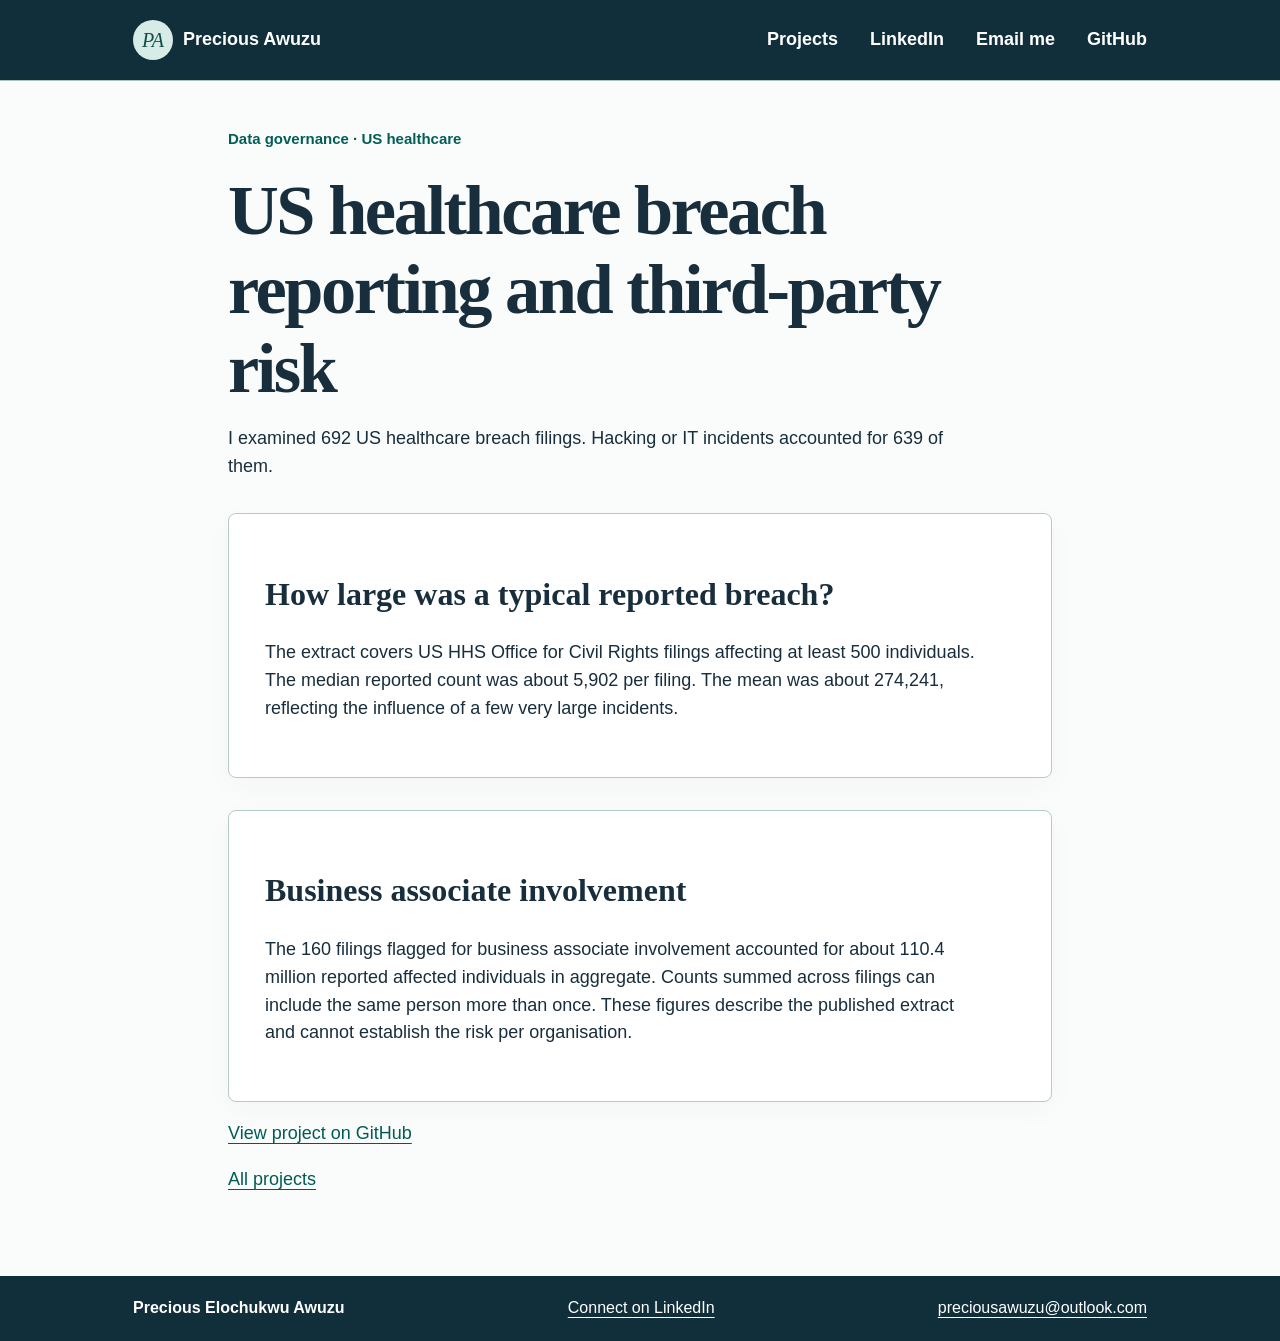
==== breaches.html @ 5bc95cff "Add support and governance case studies and GitHub profile navigation" ====
<!doctype html><html lang="en"><meta charset="utf-8"><meta name="viewport" content="width=device-width, initial-scale=1"><title>US healthcare breach reporting and third-party risk | Precious Awuzu</title><style>*{box-sizing:border-box}body{margin:0;background:#f5f8f7;color:#152e34;font:18px/1.55 system-ui,sans-serif}header,main,footer{max-width:990px;margin:auto;padding:24px}header{border-bottom:1px solid #adc3bf}a{color:#005b55;text-underline-offset:4px}header a{font-weight:700}h1,h2,h3{font-family:Georgia,serif;line-height:1.12}h1{font-size:clamp(2.8rem,7vw,5rem);margin:18px 0}h2{font-size:2rem}p{max-width:72ch}article{padding:22px 0;border-top:1px solid #adc3bf}article h2{margin:8px 0}small{font-weight:700;color:#38645f}section{background:white;border:1px solid #b6cbc6;border-radius:8px;padding:clamp(16px,4vw,36px);margin-top:32px}label,output{display:block;font-weight:600}textarea,select,button{font:inherit;padding:8px;max-width:100%}textarea{width:100%;margin:10px 0}button{background:#095951;color:white;border:0;border-radius:4px;cursor:pointer}output{white-space:pre-line;margin:18px 0}.row{display:grid;grid-template-columns:minmax(100px,2fr) 1fr 48px;align-items:center;gap:10px;padding:8px 0}.row meter{width:100%}footer{font-size:14px}</style><style>:root{--ink:#182e3c;--pine:#005e57;--line:#cdd9d8;--paper:#fafcfb}
*{scroll-margin-top:24px}
body{background:var(--paper);color:var(--ink);font-family:Inter,"Segoe UI",sans-serif}
header,footer{max-width:none;padding:0;background:#102f3b;color:white}
.navwrap,footer div{max-width:1110px;margin:auto;display:flex;justify-content:space-between;align-items:center;padding:20px clamp(18px,4vw,48px);gap:12px}
header a,footer a{color:white}nav{display:flex;gap:clamp(12px,3vw,32px)}nav a,.brand{text-decoration:none}.brand{display:flex;align-items:center;gap:10px}.brand b{display:grid;place-items:center;background:#d7ece6;color:#124e48;font:italic 20px Georgia,serif;width:40px;height:40px;border-radius:50%}
main{max-width:1110px;padding:0 clamp(18px,4vw,48px) 64px}.hero{display:grid;grid-template-columns:1.4fr 1fr;align-items:center;gap:clamp(28px,6vw,80px);padding:clamp(38px,6vw,80px) 0}.hero img{display:block;width:100%;height:auto;border-radius:48% 48% 6px 6px;box-shadow:8px 8px 0 #d5e6e1}.hero h1{font-size:clamp(4rem,8vw,7rem);line-height:.93;letter-spacing:-.045em;margin:.24em 0}.hero small,.case>small,article small{color:var(--pine)}.cta{display:inline-block;font-weight:650;color:white;background:var(--pine);padding:11px 20px;border-radius:5px;text-decoration:none}
#projects{border-top:1px solid var(--line);padding-top:32px}.grid{display:grid;grid-template-columns:1fr 1fr;gap:16px}article{position:relative;background:white;border:1px solid var(--line);border-left:4px solid var(--pine);padding:24px;border-radius:5px}article h2{font-size:1.7rem}article h2 a{color:var(--ink);text-decoration:none}article h2 a:after{content:"";position:absolute;inset:0}article:hover,article:focus-within{background:#eaf3ef}article p{margin-bottom:0}.case{max-width:920px;padding-top:44px}.case h1{font-size:clamp(2.6rem,6vw,4.4rem);letter-spacing:-.035em}.case section{box-shadow:0 8px 28px #18363908}select,textarea{border:1px solid #768d91;border-radius:4px;color:var(--ink);background:white}.skip{position:absolute;left:-9999px}.skip:focus{left:8px;top:8px;background:white;padding:10px;z-index:2}a:focus-visible,button:focus-visible,select:focus-visible,textarea:focus-visible{outline:3px solid #c77b23;outline-offset:3px}footer div{font-size:1rem;flex-wrap:wrap}nav a:hover,footer a:hover,.brand:hover{text-decoration:underline}@media(max-width:660px){.hero{grid-template-columns:1fr;gap:20px}.hero img{grid-row:1;width:min(45vw,180px)}.grid{grid-template-columns:1fr}.navwrap{font-size:1rem}.brand b{width:30px;height:30px;font-size:16px}}
.plotline{display:grid;grid-template-columns:minmax(90px,1fr) 2fr 55px;gap:12px;align-items:center;margin:14px 0}.plotline i,.plotline b{display:block;height:16px;background:#dbe9e6;border-radius:3px}.plotline b{background:#00645c}.flow{display:flex;flex-wrap:wrap;gap:16px;padding:0;list-style-position:inside}.flow li{background:#dceee8;padding:10px;border-radius:5px}pre{overflow:auto} 
.project-art{display:block;width:100%;height:auto;aspect-ratio:3/2;object-fit:cover;border-radius:4px;margin-bottom:18px}.case>.project-art{max-height:340px;aspect-ratio:auto;object-fit:contain;background:#edf3ef}article:has(.project-art){overflow:hidden}article .project-art{margin:-24px -24px 20px;width:calc(100% + 48px);border-radius:0}
figure{margin:14px 0}.mini{display:flex;align-items:end;gap:8px}.mini span{display:grid;align-items:end;min-width:28px;font-size:.82rem}.mini i{background:#005b55;display:block}figcaption{font-size:.9rem;color:#304a55}header nav{flex-wrap:wrap}header a:focus-visible,footer a:focus-visible{outline:3px solid white}main :focus-visible,.skip:focus-visible{outline:3px solid #005b55;outline-offset:3px}@media(max-width:660px){.navwrap{flex-wrap:wrap}.navwrap nav{gap:14px}}</style><a class="skip" href="#main">Skip to content</a><header><div class="navwrap"><a class="brand" href="index.html"><b aria-hidden="true">PA</b> Precious Awuzu</a><nav aria-label="Main"><a href="index.html#projects">Projects</a><a href="https://uk.linkedin.com/in/precious-awuzu-581737a3">LinkedIn</a><a href="mailto:preciousawuzu@outlook.com">Email me</a><a href="https://github.com/Precious-Awuzu">GitHub</a></nav></div></header><main class="case" id="main"><small>Data governance · US healthcare</small><h1>US healthcare breach reporting and third-party risk</h1><p>I examined 692 US healthcare breach filings. Hacking or IT incidents accounted for 639 of them.</p><section><h2>How large was a typical reported breach?</h2><p>The extract covers US HHS Office for Civil Rights filings affecting at least 500 individuals. The median reported count was about 5,902 per filing. The mean was about 274,241, reflecting the influence of a few very large incidents.</p></section><section><h2>Business associate involvement</h2><p>The 160 filings flagged for business associate involvement accounted for about 110.4 million reported affected individuals in aggregate. Counts summed across filings can include the same person more than once. These figures describe the published extract and cannot establish the risk per organisation.</p></section><p><a href="https://github.com/Precious-Awuzu/hipaa-breach-governance-analysis">View project on GitHub</a></p><p><a href="index.html#projects">All projects</a></p></main><footer><div><strong>Precious Elochukwu Awuzu</strong><a href="https://uk.linkedin.com/in/precious-awuzu-581737a3">Connect on LinkedIn</a> <a href="mailto:preciousawuzu@outlook.com">preciousawuzu@outlook.com</a></div></footer></html>
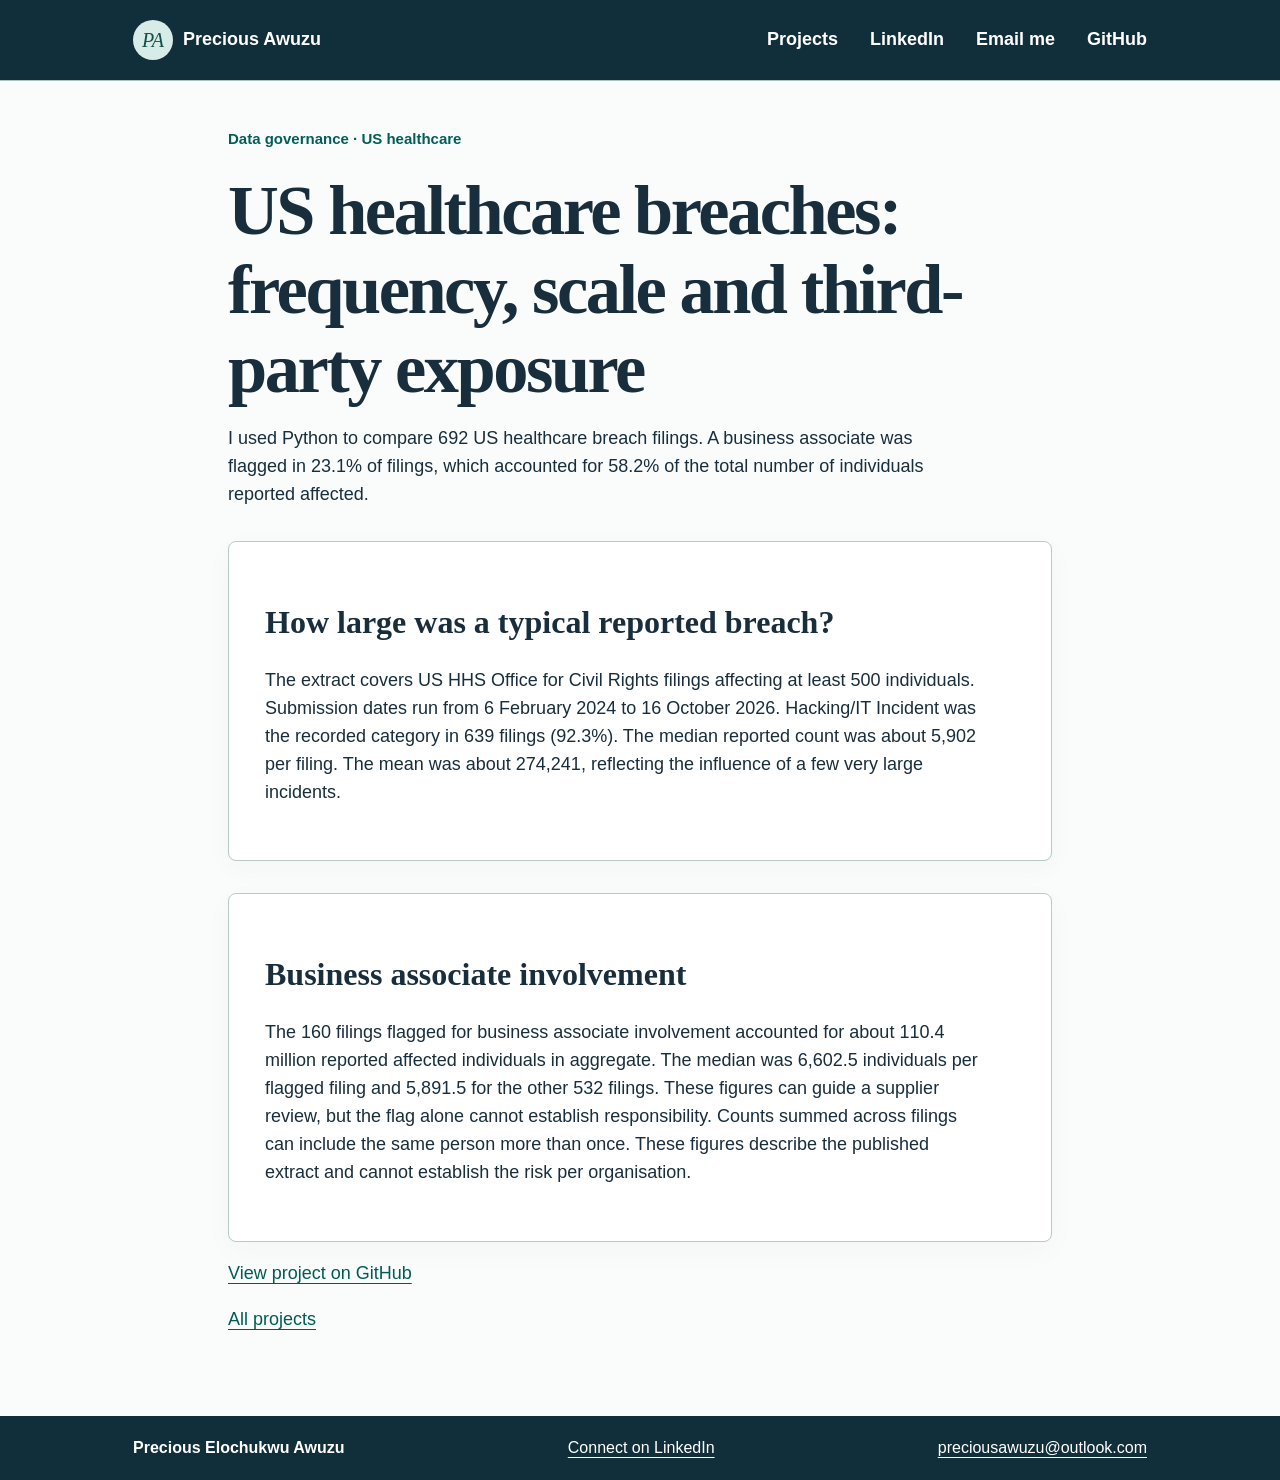
==== commit 5feb8e69: "Update healthcare breach findings on breaches.html" ====
--- a/breaches.html
+++ b/breaches.html
@@ -1,4 +1,4 @@
-<!doctype html><html lang="en"><meta charset="utf-8"><meta name="viewport" content="width=device-width, initial-scale=1"><title>US healthcare breach reporting and third-party risk | Precious Awuzu</title><style>*{box-sizing:border-box}body{margin:0;background:#f5f8f7;color:#152e34;font:18px/1.55 system-ui,sans-serif}header,main,footer{max-width:990px;margin:auto;padding:24px}header{border-bottom:1px solid #adc3bf}a{color:#005b55;text-underline-offset:4px}header a{font-weight:700}h1,h2,h3{font-family:Georgia,serif;line-height:1.12}h1{font-size:clamp(2.8rem,7vw,5rem);margin:18px 0}h2{font-size:2rem}p{max-width:72ch}article{padding:22px 0;border-top:1px solid #adc3bf}article h2{margin:8px 0}small{font-weight:700;color:#38645f}section{background:white;border:1px solid #b6cbc6;border-radius:8px;padding:clamp(16px,4vw,36px);margin-top:32px}label,output{display:block;font-weight:600}textarea,select,button{font:inherit;padding:8px;max-width:100%}textarea{width:100%;margin:10px 0}button{background:#095951;color:white;border:0;border-radius:4px;cursor:pointer}output{white-space:pre-line;margin:18px 0}.row{display:grid;grid-template-columns:minmax(100px,2fr) 1fr 48px;align-items:center;gap:10px;padding:8px 0}.row meter{width:100%}footer{font-size:14px}</style><style>:root{--ink:#182e3c;--pine:#005e57;--line:#cdd9d8;--paper:#fafcfb}
+<!doctype html><html lang="en"><meta charset="utf-8"><meta name="viewport" content="width=device-width, initial-scale=1"><title>US healthcare breaches: frequency, scale and third-party exposure | Precious Awuzu</title><style>*{box-sizing:border-box}body{margin:0;background:#f5f8f7;color:#152e34;font:18px/1.55 system-ui,sans-serif}header,main,footer{max-width:990px;margin:auto;padding:24px}header{border-bottom:1px solid #adc3bf}a{color:#005b55;text-underline-offset:4px}header a{font-weight:700}h1,h2,h3{font-family:Georgia,serif;line-height:1.12}h1{font-size:clamp(2.8rem,7vw,5rem);margin:18px 0}h2{font-size:2rem}p{max-width:72ch}article{padding:22px 0;border-top:1px solid #adc3bf}article h2{margin:8px 0}small{font-weight:700;color:#38645f}section{background:white;border:1px solid #b6cbc6;border-radius:8px;padding:clamp(16px,4vw,36px);margin-top:32px}label,output{display:block;font-weight:600}textarea,select,button{font:inherit;padding:8px;max-width:100%}textarea{width:100%;margin:10px 0}button{background:#095951;color:white;border:0;border-radius:4px;cursor:pointer}output{white-space:pre-line;margin:18px 0}.row{display:grid;grid-template-columns:minmax(100px,2fr) 1fr 48px;align-items:center;gap:10px;padding:8px 0}.row meter{width:100%}footer{font-size:14px}</style><style>:root{--ink:#182e3c;--pine:#005e57;--line:#cdd9d8;--paper:#fafcfb}
 *{scroll-margin-top:24px}
 body{background:var(--paper);color:var(--ink);font-family:Inter,"Segoe UI",sans-serif}
 header,footer{max-width:none;padding:0;background:#102f3b;color:white}
@@ -8,4 +8,4 @@
 #projects{border-top:1px solid var(--line);padding-top:32px}.grid{display:grid;grid-template-columns:1fr 1fr;gap:16px}article{position:relative;background:white;border:1px solid var(--line);border-left:4px solid var(--pine);padding:24px;border-radius:5px}article h2{font-size:1.7rem}article h2 a{color:var(--ink);text-decoration:none}article h2 a:after{content:"";position:absolute;inset:0}article:hover,article:focus-within{background:#eaf3ef}article p{margin-bottom:0}.case{max-width:920px;padding-top:44px}.case h1{font-size:clamp(2.6rem,6vw,4.4rem);letter-spacing:-.035em}.case section{box-shadow:0 8px 28px #18363908}select,textarea{border:1px solid #768d91;border-radius:4px;color:var(--ink);background:white}.skip{position:absolute;left:-9999px}.skip:focus{left:8px;top:8px;background:white;padding:10px;z-index:2}a:focus-visible,button:focus-visible,select:focus-visible,textarea:focus-visible{outline:3px solid #c77b23;outline-offset:3px}footer div{font-size:1rem;flex-wrap:wrap}nav a:hover,footer a:hover,.brand:hover{text-decoration:underline}@media(max-width:660px){.hero{grid-template-columns:1fr;gap:20px}.hero img{grid-row:1;width:min(45vw,180px)}.grid{grid-template-columns:1fr}.navwrap{font-size:1rem}.brand b{width:30px;height:30px;font-size:16px}}
 .plotline{display:grid;grid-template-columns:minmax(90px,1fr) 2fr 55px;gap:12px;align-items:center;margin:14px 0}.plotline i,.plotline b{display:block;height:16px;background:#dbe9e6;border-radius:3px}.plotline b{background:#00645c}.flow{display:flex;flex-wrap:wrap;gap:16px;padding:0;list-style-position:inside}.flow li{background:#dceee8;padding:10px;border-radius:5px}pre{overflow:auto} 
 .project-art{display:block;width:100%;height:auto;aspect-ratio:3/2;object-fit:cover;border-radius:4px;margin-bottom:18px}.case>.project-art{max-height:340px;aspect-ratio:auto;object-fit:contain;background:#edf3ef}article:has(.project-art){overflow:hidden}article .project-art{margin:-24px -24px 20px;width:calc(100% + 48px);border-radius:0}
-figure{margin:14px 0}.mini{display:flex;align-items:end;gap:8px}.mini span{display:grid;align-items:end;min-width:28px;font-size:.82rem}.mini i{background:#005b55;display:block}figcaption{font-size:.9rem;color:#304a55}header nav{flex-wrap:wrap}header a:focus-visible,footer a:focus-visible{outline:3px solid white}main :focus-visible,.skip:focus-visible{outline:3px solid #005b55;outline-offset:3px}@media(max-width:660px){.navwrap{flex-wrap:wrap}.navwrap nav{gap:14px}}</style><a class="skip" href="#main">Skip to content</a><header><div class="navwrap"><a class="brand" href="index.html"><b aria-hidden="true">PA</b> Precious Awuzu</a><nav aria-label="Main"><a href="index.html#projects">Projects</a><a href="https://uk.linkedin.com/in/precious-awuzu-581737a3">LinkedIn</a><a href="mailto:preciousawuzu@outlook.com">Email me</a><a href="https://github.com/Precious-Awuzu">GitHub</a></nav></div></header><main class="case" id="main"><small>Data governance · US healthcare</small><h1>US healthcare breach reporting and third-party risk</h1><p>I examined 692 US healthcare breach filings. Hacking or IT incidents accounted for 639 of them.</p><section><h2>How large was a typical reported breach?</h2><p>The extract covers US HHS Office for Civil Rights filings affecting at least 500 individuals. The median reported count was about 5,902 per filing. The mean was about 274,241, reflecting the influence of a few very large incidents.</p></section><section><h2>Business associate involvement</h2><p>The 160 filings flagged for business associate involvement accounted for about 110.4 million reported affected individuals in aggregate. Counts summed across filings can include the same person more than once. These figures describe the published extract and cannot establish the risk per organisation.</p></section><p><a href="https://github.com/Precious-Awuzu/hipaa-breach-governance-analysis">View project on GitHub</a></p><p><a href="index.html#projects">All projects</a></p></main><footer><div><strong>Precious Elochukwu Awuzu</strong><a href="https://uk.linkedin.com/in/precious-awuzu-581737a3">Connect on LinkedIn</a> <a href="mailto:preciousawuzu@outlook.com">preciousawuzu@outlook.com</a></div></footer></html>+figure{margin:14px 0}.mini{display:flex;align-items:end;gap:8px}.mini span{display:grid;align-items:end;min-width:28px;font-size:.82rem}.mini i{background:#005b55;display:block}figcaption{font-size:.9rem;color:#304a55}header nav{flex-wrap:wrap}header a:focus-visible,footer a:focus-visible{outline:3px solid white}main :focus-visible,.skip:focus-visible{outline:3px solid #005b55;outline-offset:3px}@media(max-width:660px){.navwrap{flex-wrap:wrap}.navwrap nav{gap:14px}}</style><a class="skip" href="#main">Skip to content</a><header><div class="navwrap"><a class="brand" href="index.html"><b aria-hidden="true">PA</b> Precious Awuzu</a><nav aria-label="Main"><a href="index.html#projects">Projects</a><a href="https://uk.linkedin.com/in/precious-awuzu-581737a3">LinkedIn</a><a href="mailto:preciousawuzu@outlook.com">Email me</a><a href="https://github.com/Precious-Awuzu">GitHub</a></nav></div></header><main class="case" id="main"><small>Data governance · US healthcare</small><h1>US healthcare breaches: frequency, scale and third-party exposure</h1><p>I used Python to compare 692 US healthcare breach filings. A business associate was flagged in 23.1% of filings, which accounted for 58.2% of the total number of individuals reported affected.</p><section><h2>How large was a typical reported breach?</h2><p>The extract covers US HHS Office for Civil Rights filings affecting at least 500 individuals. Submission dates run from 6 February 2024 to 16 October 2026. Hacking/IT Incident was the recorded category in 639 filings (92.3%). The median reported count was about 5,902 per filing. The mean was about 274,241, reflecting the influence of a few very large incidents.</p></section><section><h2>Business associate involvement</h2><p>The 160 filings flagged for business associate involvement accounted for about 110.4 million reported affected individuals in aggregate. The median was 6,602.5 individuals per flagged filing and 5,891.5 for the other 532 filings. These figures can guide a supplier review, but the flag alone cannot establish responsibility. Counts summed across filings can include the same person more than once. These figures describe the published extract and cannot establish the risk per organisation.</p></section><p><a href="https://github.com/Precious-Awuzu/hipaa-breach-governance-analysis">View project on GitHub</a></p><p><a href="index.html#projects">All projects</a></p></main><footer><div><strong>Precious Elochukwu Awuzu</strong><a href="https://uk.linkedin.com/in/precious-awuzu-581737a3">Connect on LinkedIn</a> <a href="mailto:preciousawuzu@outlook.com">preciousawuzu@outlook.com</a></div></footer></html>
